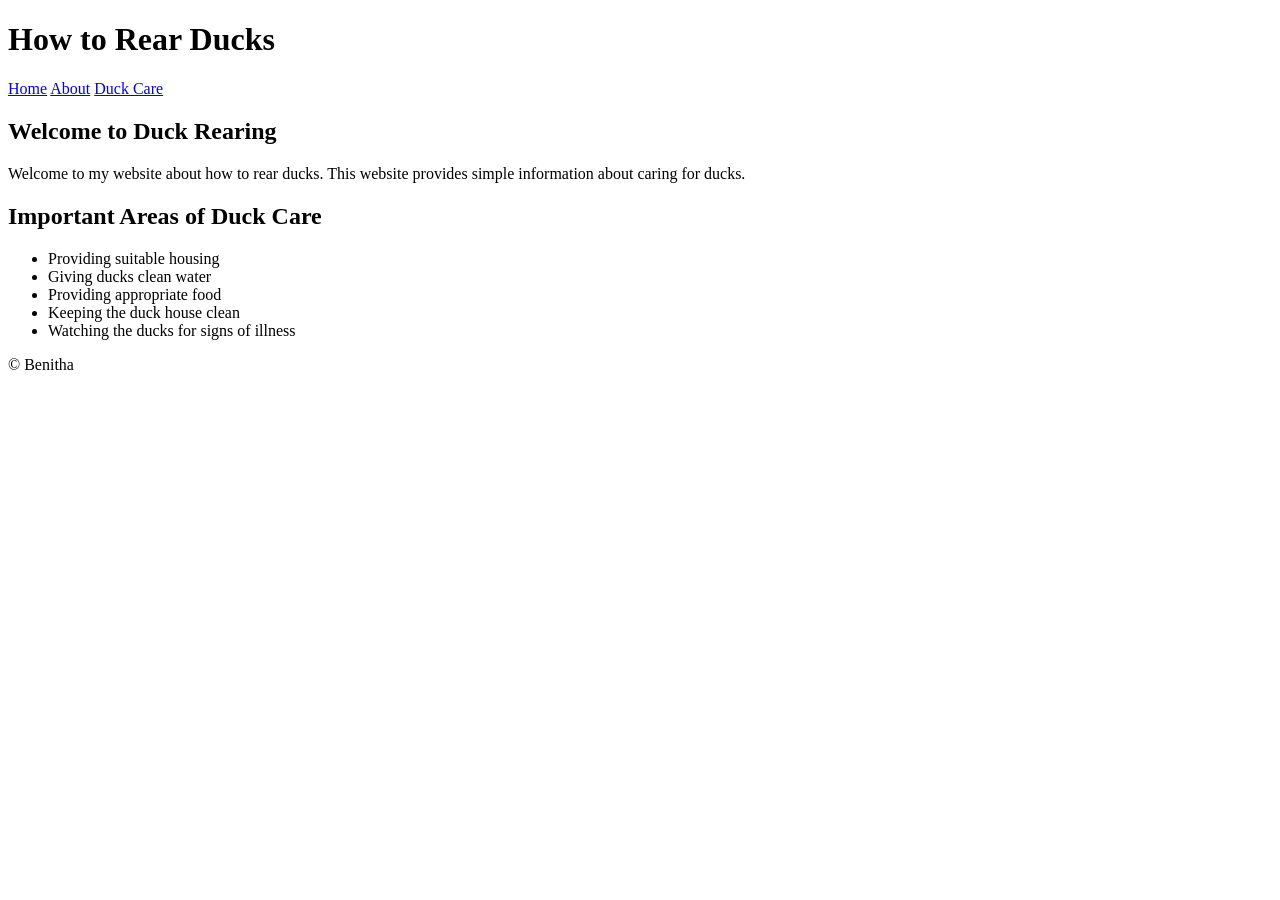
==== index.html @ 66cbb6ca "Add files via upload" ====
<!DOCTYPE html>
<html lang="en">
<head>
    <meta charset="utf-8">
    <meta name="viewport" content="width=device-width, initial-scale=1">
    <title>How to Rear Ducks</title>
    <link rel="stylesheet" href="assets/style.css">
</head>

<body>

<header>
    <h1>How to Rear Ducks</h1>

    <nav>
        <a href="index.html">Home</a>
        <a href="profile.html">About</a>
        <a href="notes.html">Duck Care</a>
    </nav>
</header>

<main>
    <h2>Welcome to Duck Rearing</h2>

    <p>
        Welcome to my website about how to rear ducks.
        This website provides simple information about caring for ducks.
    </p>

    <h2>Important Areas of Duck Care</h2>

    <ul>
        <li>Providing suitable housing</li>
        <li>Giving ducks clean water</li>
        <li>Providing appropriate food</li>
        <li>Keeping the duck house clean</li>
        <li>Watching the ducks for signs of illness</li>
    </ul>
</main>

<footer>
    © <span id="year"></span> Benitha
</footer>

<script src="assets/app.js"></script>

</body>
</html>
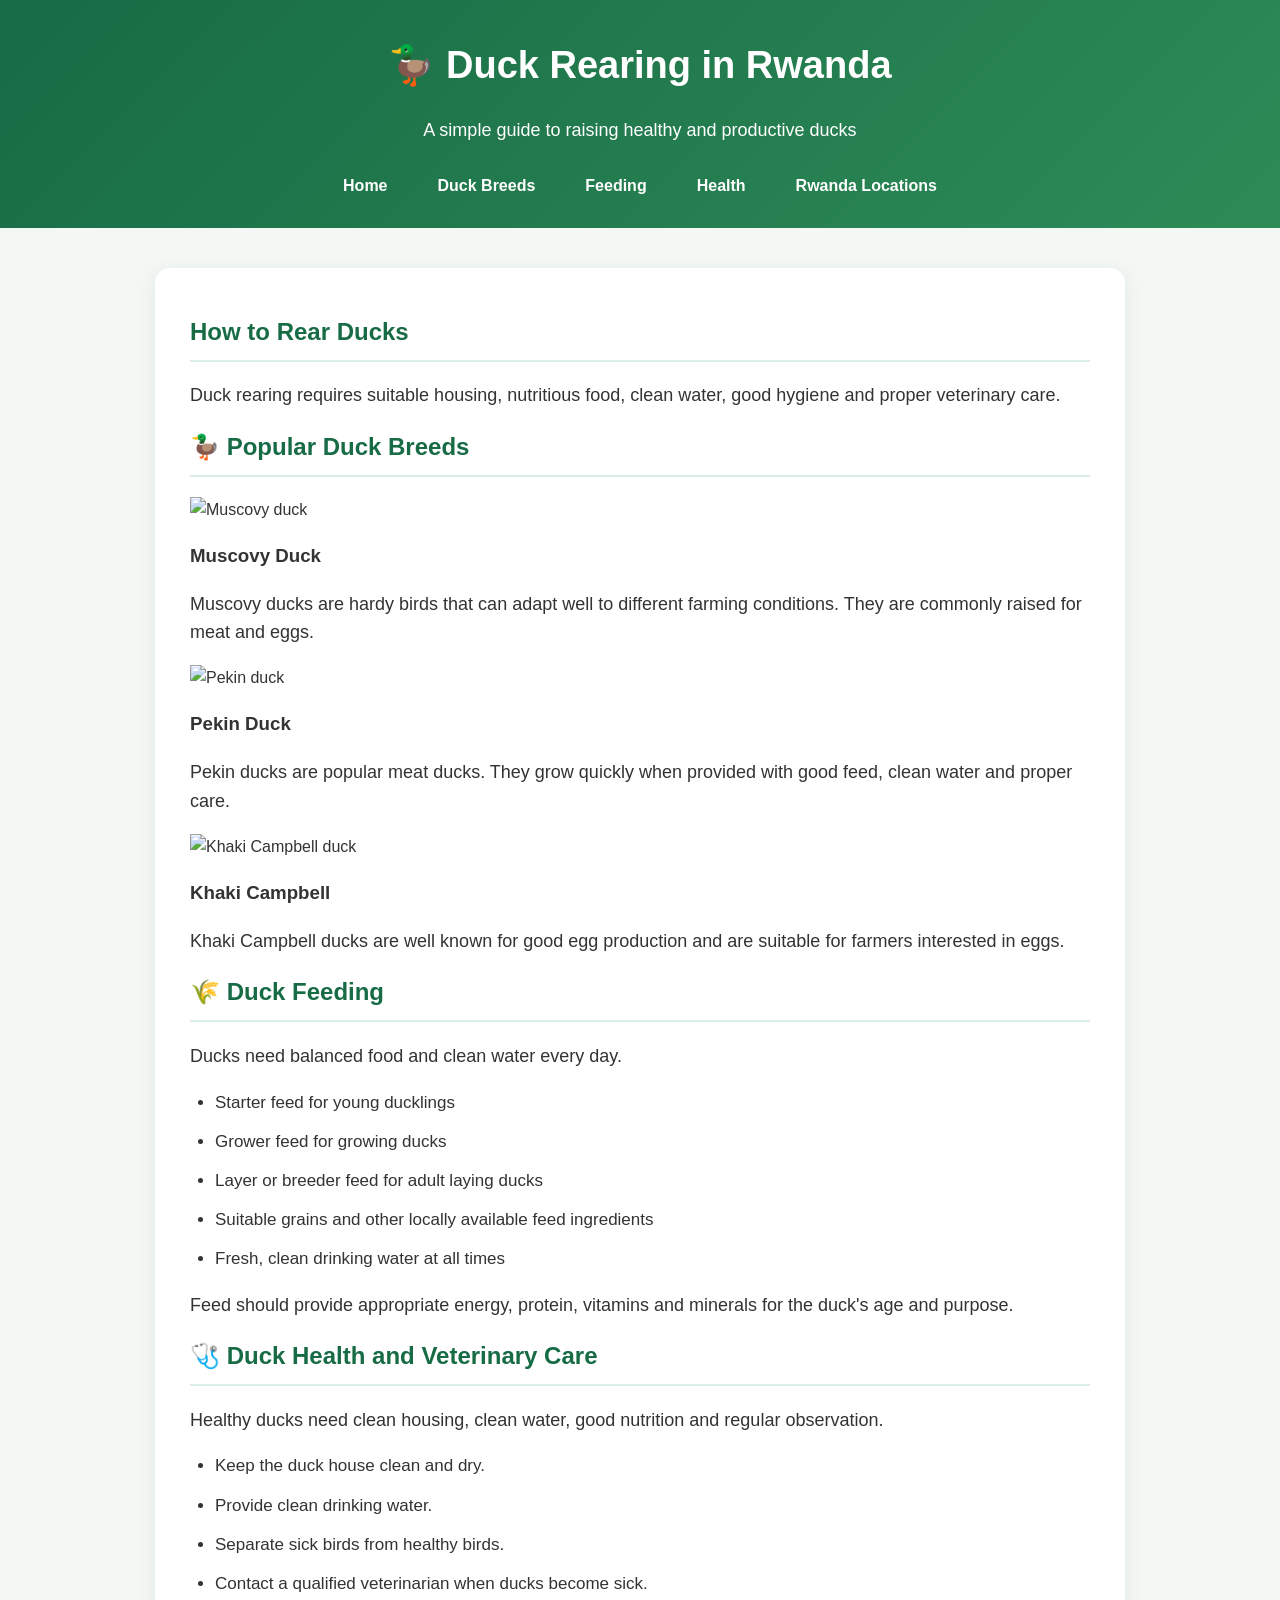
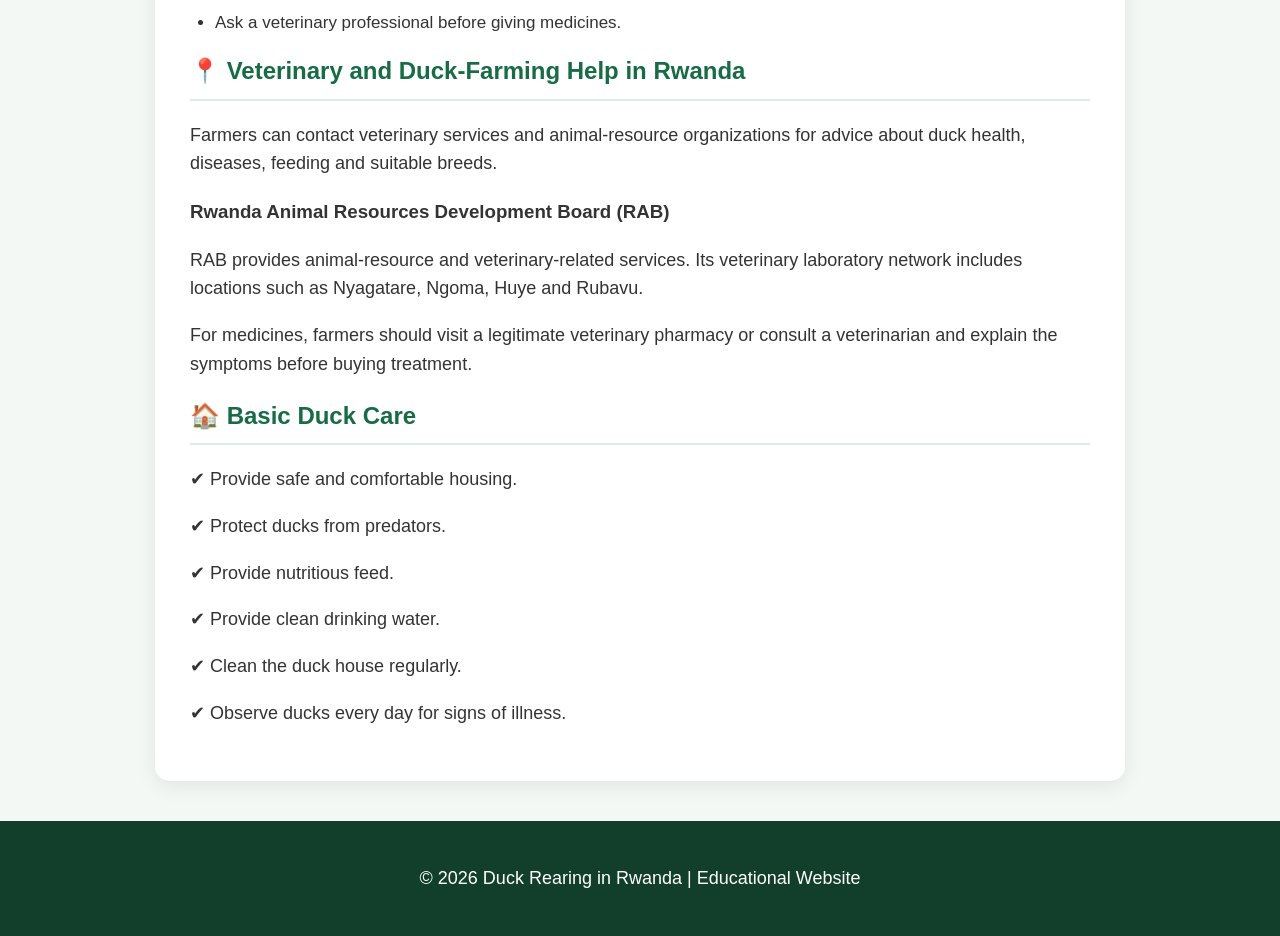
==== commit d41c9b31: "Update index.html" ====
--- a/index.html
+++ b/index.html
@@ -1,48 +1,136 @@
 <!DOCTYPE html>
-<html lang="en">
-<head>
-    <meta charset="utf-8">
-    <meta name="viewport" content="width=device-width, initial-scale=1">
-    <title>How to Rear Ducks</title>
-    <link rel="stylesheet" href="assets/style.css">
-</head>
+
+<html lang="en"> <head> <meta charset="UTF-8"> <meta name="viewport" content="width=device-width, initial-scale=1.0"> <title>Duck Rearing in Rwanda</title> <link rel="stylesheet" href="style.css"> </head>
 
 <body>
 
-<header>
-    <h1>How to Rear Ducks</h1>
+<header> <h1>🦆 Duck Rearing in Rwanda</h1> <p>A simple guide to raising healthy and productive ducks</p>
 
-    <nav>
-        <a href="index.html">Home</a>
-        <a href="profile.html">About</a>
-        <a href="notes.html">Duck Care</a>
-    </nav>
+<nav>
+    <a href="#home">Home</a>
+    <a href="#breeds">Duck Breeds</a>
+    <a href="#feeding">Feeding</a>
+    <a href="#health">Health</a>
+    <a href="#rwanda">Rwanda Locations</a>
+</nav>
+
 </header>
 
 <main>
-    <h2>Welcome to Duck Rearing</h2>
 
-    <p>
-        Welcome to my website about how to rear ducks.
-        This website provides simple information about caring for ducks.
-    </p>
+<section id="home" class="hero"> <h2>How to Rear Ducks</h2> <p> Duck rearing requires suitable housing, nutritious food, clean water, good hygiene and proper veterinary care. </p> </section>
 
-    <h2>Important Areas of Duck Care</h2>
+<section id="breeds"> <h2>🦆 Popular Duck Breeds</h2>
 
-    <ul>
-        <li>Providing suitable housing</li>
-        <li>Giving ducks clean water</li>
-        <li>Providing appropriate food</li>
-        <li>Keeping the duck house clean</li>
-        <li>Watching the ducks for signs of illness</li>
-    </ul>
+<div class="cards">
+
+    <article class="card">
+        <img src="images/muscovy.jpg" alt="Muscovy duck">
+        <h3>Muscovy Duck</h3>
+        <p>
+            Muscovy ducks are hardy birds that can adapt well to
+            different farming conditions. They are commonly raised
+            for meat and eggs.
+        </p>
+    </article>
+
+    <article class="card">
+        <img src="images/pekin.jpg" alt="Pekin duck">
+        <h3>Pekin Duck</h3>
+        <p>
+            Pekin ducks are popular meat ducks. They grow quickly
+            when provided with good feed, clean water and proper care.
+        </p>
+    </article>
+
+    <article class="card">
+        <img src="images/khaki-campbell.jpg" alt="Khaki Campbell duck">
+        <h3>Khaki Campbell</h3>
+        <p>
+            Khaki Campbell ducks are well known for good egg production
+            and are suitable for farmers interested in eggs.
+        </p>
+    </article>
+
+</div>
+
+</section>
+
+<section id="feeding" class="green-section"> <h2>🌾 Duck Feeding</h2>
+
+<p>Ducks need balanced food and clean water every day.</p>
+
+<ul>
+    <li>Starter feed for young ducklings</li>
+    <li>Grower feed for growing ducks</li>
+    <li>Layer or breeder feed for adult laying ducks</li>
+    <li>Suitable grains and other locally available feed ingredients</li>
+    <li>Fresh, clean drinking water at all times</li>
+</ul>
+
+<p>
+    Feed should provide appropriate energy, protein, vitamins and
+    minerals for the duck's age and purpose.
+</p>
+
+</section>
+
+<section id="health"> <h2>🩺 Duck Health and Veterinary Care</h2>
+
+<p>
+    Healthy ducks need clean housing, clean water, good nutrition
+    and regular observation.
+</p>
+
+<ul>
+    <li>Keep the duck house clean and dry.</li>
+    <li>Provide clean drinking water.</li>
+    <li>Separate sick birds from healthy birds.</li>
+    <li>Contact a qualified veterinarian when ducks become sick.</li>
+    <li>Ask a veterinary professional before giving medicines.</li>
+</ul>
+
+</section>
+
+<section id="rwanda" class="green-section"> <h2>📍 Veterinary and Duck-Farming Help in Rwanda</h2>
+
+<p>
+    Farmers can contact veterinary services and animal-resource
+    organizations for advice about duck health, diseases, feeding
+    and suitable breeds.
+</p>
+
+<h3>Rwanda Animal Resources Development Board (RAB)</h3>
+
+<p>
+    RAB provides animal-resource and veterinary-related services.
+    Its veterinary laboratory network includes locations such as
+    Nyagatare, Ngoma, Huye and Rubavu.
+</p>
+
+<p>
+    For medicines, farmers should visit a legitimate veterinary
+    pharmacy or consult a veterinarian and explain the symptoms
+    before buying treatment.
+</p>
+
+</section>
+
+<section> <h2>🏠 Basic Duck Care</h2>
+
+<div class="tips">
+    <p>✔ Provide safe and comfortable housing.</p>
+    <p>✔ Protect ducks from predators.</p>
+    <p>✔ Provide nutritious feed.</p>
+    <p>✔ Provide clean drinking water.</p>
+    <p>✔ Clean the duck house regularly.</p>
+    <p>✔ Observe ducks every day for signs of illness.</p>
+</div>
+
+</section>
+
 </main>
 
-<footer>
-    © <span id="year"></span> Benitha
-</footer>
+<footer> <p>© 2026 Duck Rearing in Rwanda | Educational Website</p> </footer>
 
-<script src="assets/app.js"></script>
-
-</body>
-</html>
+</body> </html>
--- a/style.css
+++ b/style.css
@@ -0,0 +1,117 @@
+/* ===== GENERAL PAGE ===== */
+
+body {
+    margin: 0;
+    font-family: Arial, Helvetica, sans-serif;
+    background-color: #f4f8f5;
+    color: #333;
+    line-height: 1.6;
+}
+
+
+/* ===== HEADER ===== */
+
+header {
+    background: linear-gradient(135deg, #176b45, #2e8b57);
+    color: white;
+    padding: 35px 20px 20px;
+    text-align: center;
+}
+
+header h1 {
+    margin: 0 0 20px;
+    font-size: 38px;
+}
+
+
+/* ===== NAVIGATION ===== */
+
+nav {
+    display: flex;
+    justify-content: center;
+    gap: 10px;
+    flex-wrap: wrap;
+}
+
+nav a {
+    color: white;
+    text-decoration: none;
+    padding: 10px 20px;
+    border-radius: 25px;
+    font-weight: bold;
+    transition: 0.3s;
+}
+
+nav a:hover {
+    background-color: white;
+    color: #176b45;
+}
+
+
+/* ===== MAIN CONTENT ===== */
+
+main {
+    max-width: 900px;
+    margin: 40px auto;
+    padding: 35px;
+    background-color: white;
+    border-radius: 15px;
+    box-shadow: 0 5px 20px rgba(0, 0, 0, 0.08);
+}
+
+h2 {
+    color: #176b45;
+    margin-top: 10px;
+    border-bottom: 2px solid #dcefe4;
+    padding-bottom: 8px;
+}
+
+p {
+    font-size: 18px;
+}
+
+
+/* ===== LIST ===== */
+
+ul {
+    padding-left: 25px;
+}
+
+li {
+    margin: 12px 0;
+    font-size: 17px;
+}
+
+
+/* ===== FOOTER ===== */
+
+footer {
+    background-color: #123f2b;
+    color: white;
+    text-align: center;
+    padding: 25px;
+    margin-top: 40px;
+}
+
+
+/* ===== MOBILE PHONES ===== */
+
+@media (max-width: 600px) {
+
+    header h1 {
+        font-size: 28px;
+    }
+
+    main {
+        margin: 20px;
+        padding: 25px;
+    }
+
+    nav a {
+        padding: 8px 14px;
+    }
+
+    p {
+        font-size: 16px;
+    }
+}
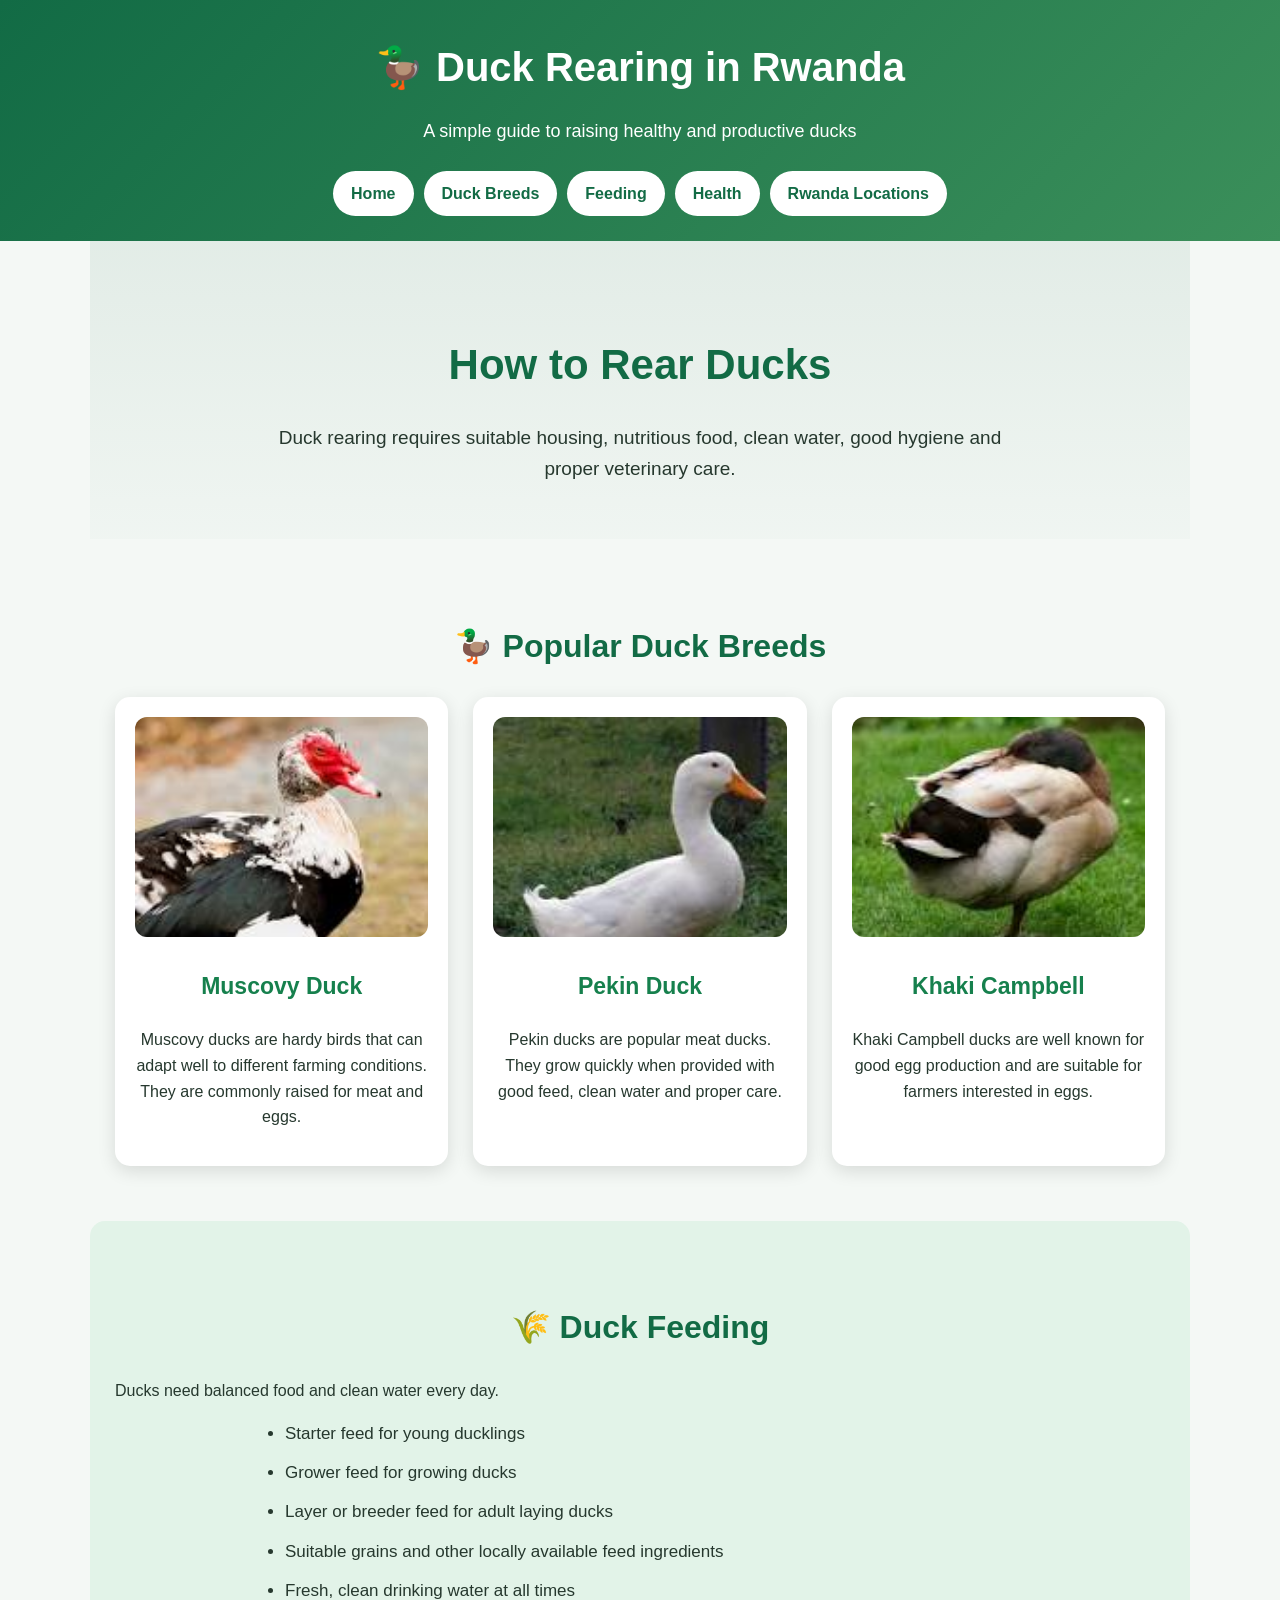
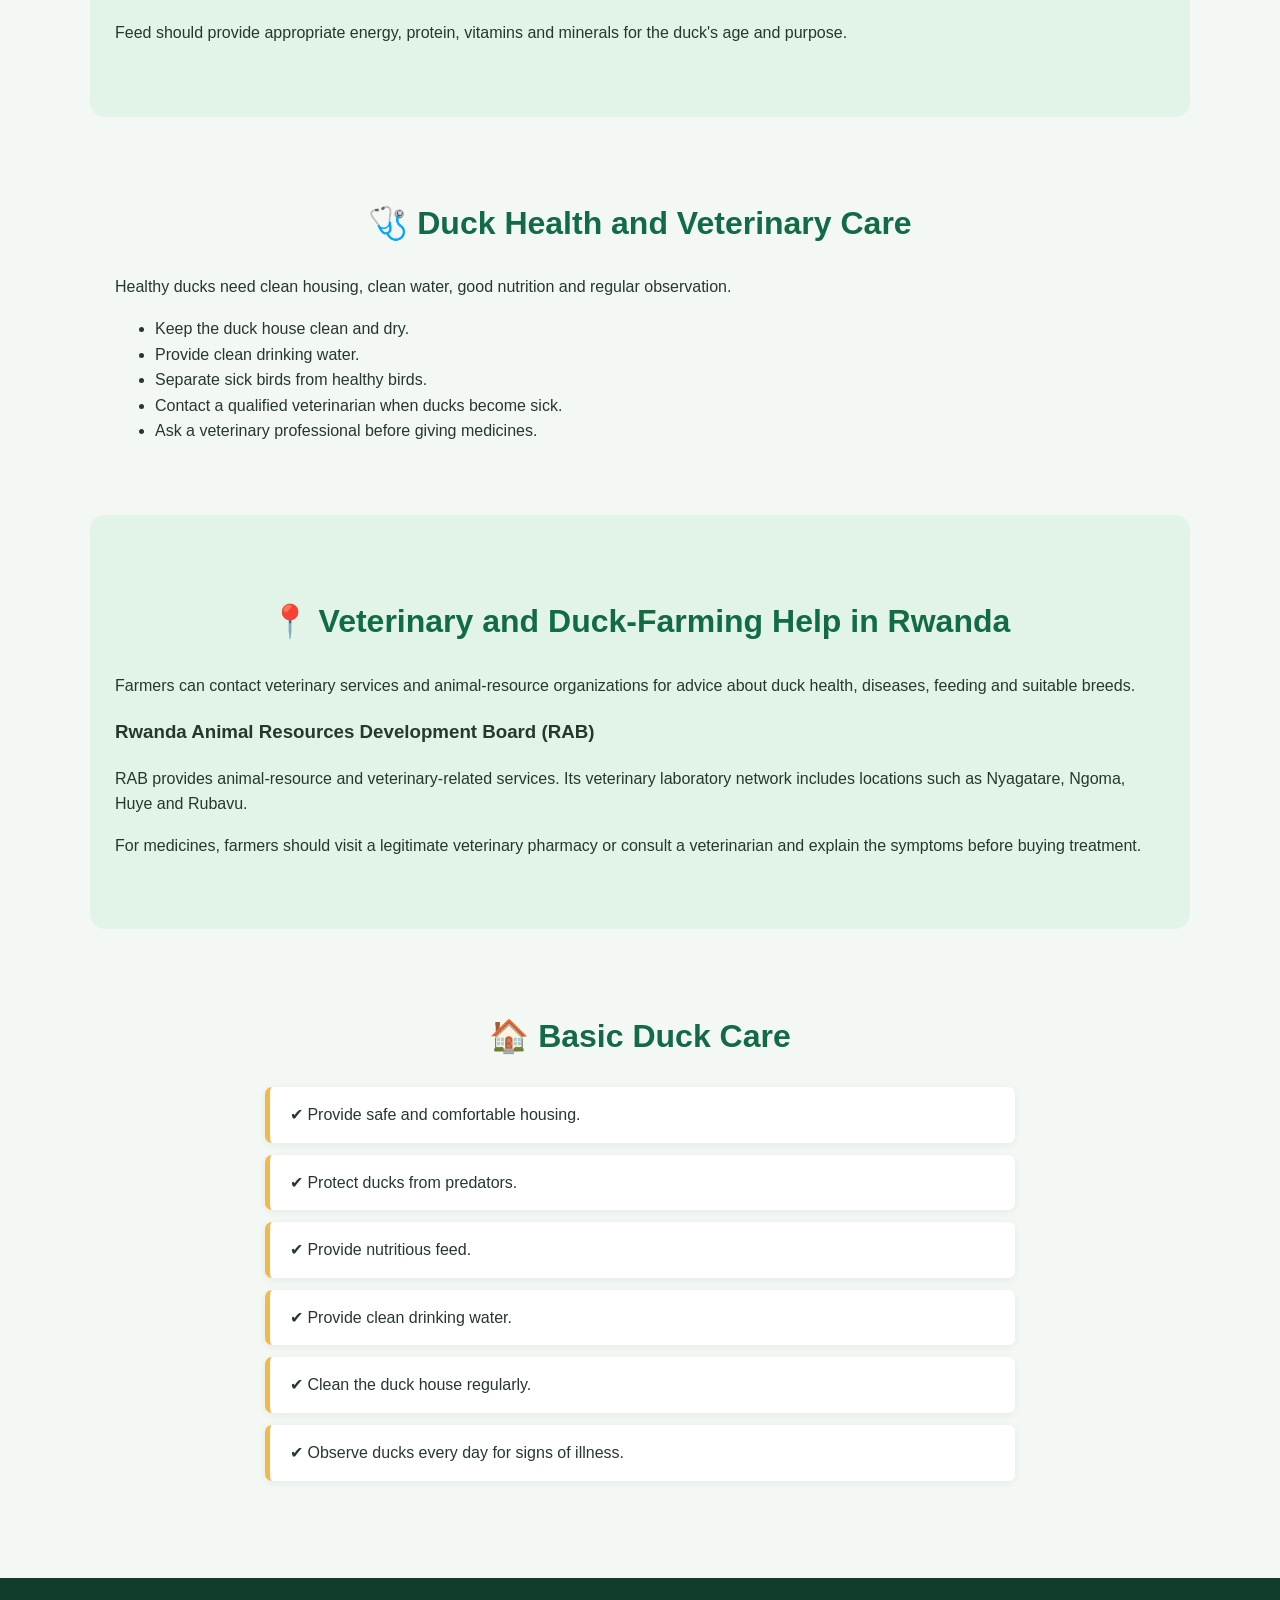
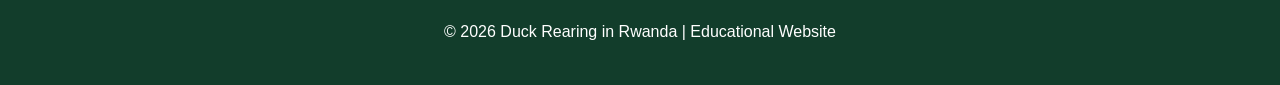
==== commit 2939a10d: "Update index.html" ====
--- a/index.html
+++ b/index.html
@@ -25,7 +25,7 @@
 <div class="cards">
 
     <article class="card">
-        <img src="images/muscovy.jpg" alt="Muscovy duck">
+        <img src="muscovy.jpg" alt="Muscovy Duck">
         <h3>Muscovy Duck</h3>
         <p>
             Muscovy ducks are hardy birds that can adapt well to
@@ -35,7 +35,7 @@
     </article>
 
     <article class="card">
-        <img src="images/pekin.jpg" alt="Pekin duck">
+        <img src="pekin.jgp.jpg" alt="Pekin Duck">
         <h3>Pekin Duck</h3>
         <p>
             Pekin ducks are popular meat ducks. They grow quickly
@@ -44,7 +44,7 @@
     </article>
 
     <article class="card">
-        <img src="images/khaki-campbell.jpg" alt="Khaki Campbell duck">
+        <img src="khaki%20campbell.jpg" alt="Khaki Campbell Duck">
         <h3>Khaki Campbell</h3>
         <p>
             Khaki Campbell ducks are well known for good egg production
--- a/style.css
+++ b/style.css
@@ -1,117 +1,190 @@
-/* ===== GENERAL PAGE ===== */
+{
+box-sizing: border-box;
+}
+
+html {
+scroll-behavior: smooth;
+}
 
 body {
-    margin: 0;
-    font-family: Arial, Helvetica, sans-serif;
-    background-color: #f4f8f5;
-    color: #333;
-    line-height: 1.6;
+margin: 0;
+font-family: Arial, Helvetica, sans-serif;
+background: #f4f8f5;
+color: #26382e;
+line-height: 1.6;
 }
 
-
-/* ===== HEADER ===== */
+/* HEADER */
 
 header {
-    background: linear-gradient(135deg, #176b45, #2e8b57);
-    color: white;
-    padding: 35px 20px 20px;
-    text-align: center;
+background: linear-gradient(135deg, #126b45, #3b8f5a);
+color: white;
+text-align: center;
+padding: 35px 20px 25px;
 }
 
 header h1 {
-    margin: 0 0 20px;
-    font-size: 38px;
+margin: 0 0 10px;
+font-size: 40px;
 }
 
+header p {
+font-size: 18px;
+}
 
-/* ===== NAVIGATION ===== */
+/* NAVIGATION */
 
 nav {
-    display: flex;
-    justify-content: center;
-    gap: 10px;
-    flex-wrap: wrap;
+display: flex;
+justify-content: center;
+flex-wrap: wrap;
+gap: 10px;
+margin-top: 25px;
 }
 
 nav a {
-    color: white;
-    text-decoration: none;
-    padding: 10px 20px;
-    border-radius: 25px;
-    font-weight: bold;
-    transition: 0.3s;
+color: white;
+text-decoration: none;
+padding: 10px 18px;
+border-radius: 25px;
+background: rgba(255, 255, 255, 0.15);
+font-weight: bold;
 }
 
-nav a:hover {
-    background-color: white;
-    color: #176b45;
+nav a {
+background: white;
+color: #126b45;
 }
 
-
-/* ===== MAIN CONTENT ===== */
+/* MAIN */
 
 main {
-    max-width: 900px;
-    margin: 40px auto;
-    padding: 35px;
-    background-color: white;
-    border-radius: 15px;
-    box-shadow: 0 5px 20px rgba(0, 0, 0, 0.08);
+max-width: 1100px;
+margin: auto;
 }
 
-h2 {
-    color: #176b45;
-    margin-top: 10px;
-    border-bottom: 2px solid #dcefe4;
-    padding-bottom: 8px;
+section {
+padding: 55px 25px;
 }
 
-p {
-    font-size: 18px;
+section h2 {
+color: #126b45;
+text-align: center;
+font-size: 32px;
+margin-bottom: 25px;
 }
 
-
-/* ===== LIST ===== */
-
-ul {
-    padding-left: 25px;
+.hero {
+text-align: center;
+background: linear-gradient(
+rgba(20, 100, 65, 0.08),
+rgba(20, 100, 65, 0.02)
+);
 }
 
-li {
-    margin: 12px 0;
-    font-size: 17px;
+.hero h2 {
+font-size: 42px;
 }
 
+.hero p {
+max-width: 750px;
+margin: auto;
+font-size: 19px;
+}
 
-/* ===== FOOTER ===== */
+/* BREED CARDS */
+
+.cards {
+display: grid;
+grid-template-columns: repeat(3, 1fr);
+gap: 25px;
+}
+
+.card {
+background: white;
+border-radius: 15px;
+padding: 20px;
+box-shadow: 0 5px 18px rgba(0, 0, 0, 0.12);
+text-align: center;
+}
+
+.card img {
+width: 100%;
+height: 220px;
+object-fit: cover;
+border-radius: 12px;
+}
+
+.card h3 {
+color: #16804d;
+font-size: 23px;
+}
+
+/* GREEN SECTIONS */
+
+.green-section {
+background: #e2f3e8;
+border-radius: 15px;
+}
+
+.green-section h2 {
+color: #126b45;
+}
+
+.green-section ul {
+max-width: 750px;
+margin: auto;
+}
+
+.green-section li {
+margin: 12px 0;
+font-size: 17px;
+}
+
+/* TIPS */
+
+.tips {
+max-width: 750px;
+margin: auto;
+}
+
+.tips p {
+background: white;
+padding: 15px 20px;
+margin: 12px 0;
+border-left: 5px solid #f2b84b;
+border-radius: 7px;
+box-shadow: 0 2px 8px rgba(0, 0, 0, 0.06);
+}
+
+/* FOOTER */
 
 footer {
-    background-color: #123f2b;
-    color: white;
-    text-align: center;
-    padding: 25px;
-    margin-top: 40px;
+background: #123d2b;
+color: white;
+text-align: center;
+padding: 25px;
+margin-top: 30px;
 }
 
+/* MOBILE */
 
-/* ===== MOBILE PHONES ===== */
+@media (max-width: 800px) {
 
-@media (max-width: 600px) {
+header h1 {
+    font-size: 30px;
+}
 
-    header h1 {
-        font-size: 28px;
-    }
+.cards {
+    grid-template-columns: 1fr;
+}
 
-    main {
-        margin: 20px;
-        padding: 25px;
-    }
+.hero h2 {
+    font-size: 32px;
+}
 
-    nav a {
-        padding: 8px 14px;
-    }
+section {
+    padding: 40px 20px;
+}
 
-    p {
-        font-size: 16px;
-    }
 }
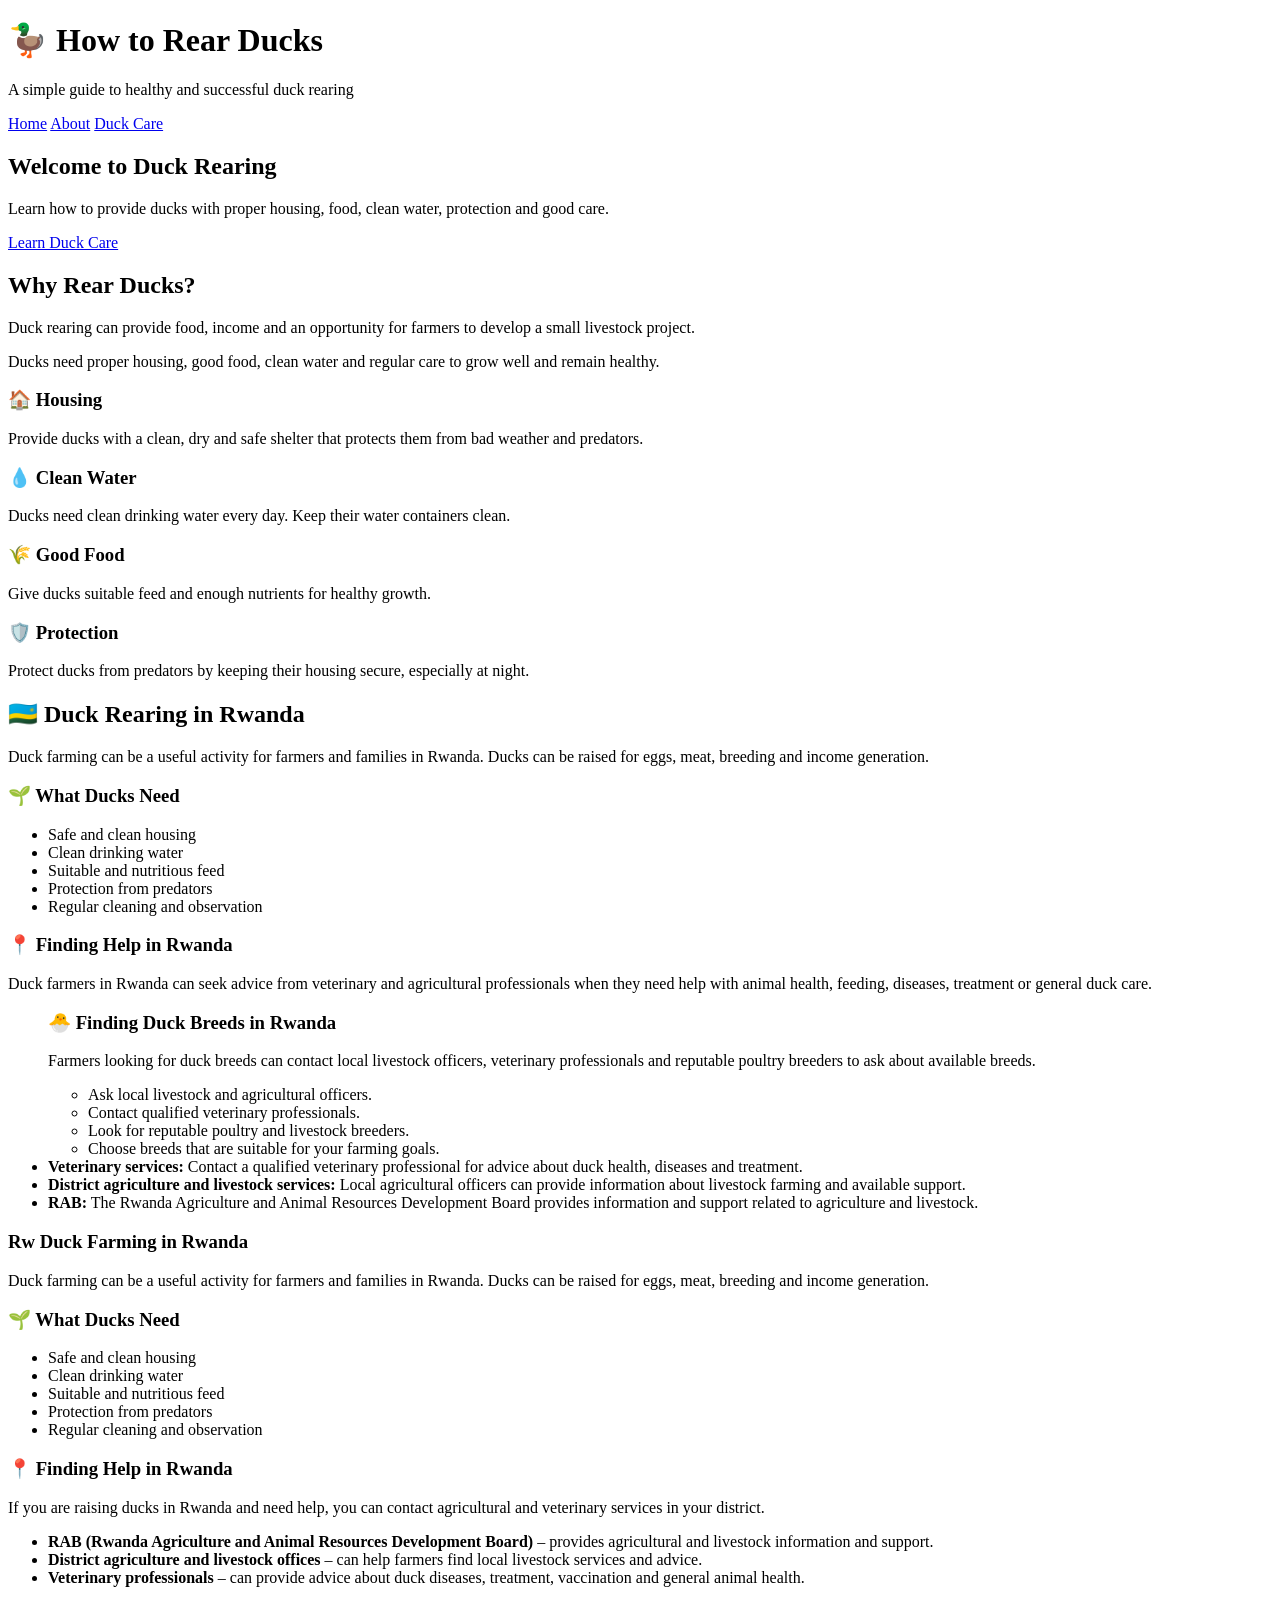
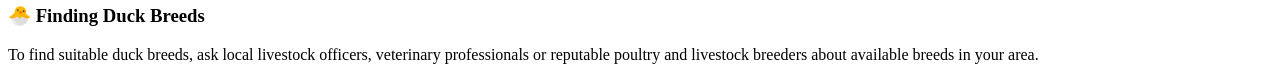
==== commit 061eedf7: "Add files via upload" ====
--- a/index.html
+++ b/index.html
@@ -1,136 +1,193 @@
 <!DOCTYPE html>
-
-<html lang="en"> <head> <meta charset="UTF-8"> <meta name="viewport" content="width=device-width, initial-scale=1.0"> <title>Duck Rearing in Rwanda</title> <link rel="stylesheet" href="style.css"> </head>
+<html lang="en">
+<head>
+    <meta charset="UTF-8">
+    <meta name="viewport" content="width=device-width, initial-scale=1.0">
+    <title>How to Rear Ducks | Benitha's Website</title>
+    <link rel="stylesheet" href="assets/style.css">
+</head>
 
 <body>
 
-<header> <h1>🦆 Duck Rearing in Rwanda</h1> <p>A simple guide to raising healthy and productive ducks</p>
+<header>
+    <h1>🦆 How to Rear Ducks</h1>
+    <p>A simple guide to healthy and successful duck rearing</p>
 
-<nav>
-    <a href="#home">Home</a>
-    <a href="#breeds">Duck Breeds</a>
-    <a href="#feeding">Feeding</a>
-    <a href="#health">Health</a>
-    <a href="#rwanda">Rwanda Locations</a>
-</nav>
-
+    <nav>
+        <a href="index.html">Home</a>
+        <a href="profile.html">About</a>
+        <a href="notes.html">Duck Care</a>
+    </nav>
 </header>
 
 <main>
 
-<section id="home" class="hero"> <h2>How to Rear Ducks</h2> <p> Duck rearing requires suitable housing, nutritious food, clean water, good hygiene and proper veterinary care. </p> </section>
+    <section class="hero">
+        <h2>Welcome to Duck Rearing</h2>
+        <p>
+            Learn how to provide ducks with proper housing,
+            food, clean water, protection and good care.
+        </p>
 
-<section id="breeds"> <h2>🦆 Popular Duck Breeds</h2>
+        <a class="button" href="notes.html">Learn Duck Care</a>
+    </section>
 
-<div class="cards">
+    <section>
+        <h2>Why Rear Ducks?</h2>
 
-    <article class="card">
-        <img src="muscovy.jpg" alt="Muscovy Duck">
-        <h3>Muscovy Duck</h3>
         <p>
-            Muscovy ducks are hardy birds that can adapt well to
-            different farming conditions. They are commonly raised
-            for meat and eggs.
+            Duck rearing can provide food, income and an opportunity
+            for farmers to develop a small livestock project.
         </p>
-    </article>
 
-    <article class="card">
-        <img src="pekin.jgp.jpg" alt="Pekin Duck">
-        <h3>Pekin Duck</h3>
         <p>
-            Pekin ducks are popular meat ducks. They grow quickly
-            when provided with good feed, clean water and proper care.
+            Ducks need proper housing, good food, clean water
+            and regular care to grow well and remain healthy.
         </p>
-    </article>
+    </section>
 
-    <article class="card">
-        <img src="khaki%20campbell.jpg" alt="Khaki Campbell Duck">
-        <h3>Khaki Campbell</h3>
+    <section class="cards">
+
+        <article>
+            <h3>🏠 Housing</h3>
+            <p>
+                Provide ducks with a clean, dry and safe shelter
+                that protects them from bad weather and predators.
+            </p>
+        </article>
+
+        <article>
+            <h3>💧 Clean Water</h3>
+            <p>
+                Ducks need clean drinking water every day.
+                Keep their water containers clean.
+            </p>
+        </article>
+
+        <article>
+            <h3>🌾 Good Food</h3>
+            <p>
+                Give ducks suitable feed and enough nutrients
+                for healthy growth.
+            </p>
+        </article>
+
+        <article>
+            <h3>🛡️ Protection</h3>
+            <p>
+                Protect ducks from predators by keeping their
+                housing secure, especially at night.
+            </p>
+        </article>
+
+    </section>
+
+    <section class="rwanda">
+        <h2>🇷🇼 Duck Rearing in Rwanda</h2>
+
         <p>
-            Khaki Campbell ducks are well known for good egg production
-            and are suitable for farmers interested in eggs.
+            Duck farming can be a useful activity for farmers
+            and families in Rwanda. Ducks can be raised for
+            eggs, meat, breeding and income generation.
         </p>
-    </article>
 
-</div>
+        <h3>🌱 What Ducks Need</h3>
 
-</section>
-
-<section id="feeding" class="green-section"> <h2>🌾 Duck Feeding</h2>
-
-<p>Ducks need balanced food and clean water every day.</p>
-
-<ul>
-    <li>Starter feed for young ducklings</li>
-    <li>Grower feed for growing ducks</li>
-    <li>Layer or breeder feed for adult laying ducks</li>
-    <li>Suitable grains and other locally available feed ingredients</li>
-    <li>Fresh, clean drinking water at all times</li>
-</ul>
+        <ul>
+            <li>Safe and clean housing</li>
+            <li>Clean drinking water</li>
+            <li>Suitable and nutritious feed</li>
+            <li>Protection from predators</li>
+            <li>Regular cleaning and observation</li>
+        </ul>
+<h3>📍 Finding Help in Rwanda</h3>
 
 <p>
-    Feed should provide appropriate energy, protein, vitamins and
-    minerals for the duck's age and purpose.
-</p>
-
-</section>
-
-<section id="health"> <h2>🩺 Duck Health and Veterinary Care</h2>
-
-<p>
-    Healthy ducks need clean housing, clean water, good nutrition
-    and regular observation.
+    Duck farmers in Rwanda can seek advice from veterinary and
+    agricultural professionals when they need help with animal
+    health, feeding, diseases, treatment or general duck care.
 </p>
 
 <ul>
-    <li>Keep the duck house clean and dry.</li>
-    <li>Provide clean drinking water.</li>
-    <li>Separate sick birds from healthy birds.</li>
-    <li>Contact a qualified veterinarian when ducks become sick.</li>
-    <li>Ask a veterinary professional before giving medicines.</li>
+<h3>🐣 Finding Duck Breeds in Rwanda</h3>
+
+<p>
+    Farmers looking for duck breeds can contact local livestock
+    officers, veterinary professionals and reputable poultry
+    breeders to ask about available breeds.
+</p>
+
+<ul>
+    <li>Ask local livestock and agricultural officers.</li>
+    <li>Contact qualified veterinary professionals.</li>
+    <li>Look for reputable poultry and livestock breeders.</li>
+    <li>Choose breeds that are suitable for your farming goals.</li>
+</ul>    <li>
+        <strong>Veterinary services:</strong>
+        Contact a qualified veterinary professional for advice
+        about duck health, diseases and treatment.
+    </li>
+
+    <li>
+        <strong>District agriculture and livestock services:</strong>
+        Local agricultural officers can provide information
+        about livestock farming and available support.
+    </li>
+
+    <li>
+        <strong>RAB:</strong>
+        The Rwanda Agriculture and Animal Resources Development
+        Board provides information and support related to
+        agriculture and livestock.
+    </li>
+</ul>
+        <h3>Rw Duck Farming in Rwanda</h3>
+
+        <p>        Duck farming can be a useful activity for farmers
+            and families in Rwanda. Ducks can be raised for
+            eggs, meat, breeding and income generation.
+        </p>
+
+        <h3>🌱 What Ducks Need</h3>
+
+        <ul>
+            <li>Safe and clean housing</li>
+            <li>Clean drinking water</li>
+            <li>Suitable and nutritious feed</li>
+            <li>Protection from predators</li>
+            <li>Regular cleaning and observation</li>
+
 </ul>
 
-</section>
-
-<section id="rwanda" class="green-section"> <h2>📍 Veterinary and Duck-Farming Help in Rwanda</h2>
+<h3>📍 Finding Help in Rwanda</h3>
 
 <p>
-    Farmers can contact veterinary services and animal-resource
-    organizations for advice about duck health, diseases, feeding
-    and suitable breeds.
+    If you are raising ducks in Rwanda and need help, you can
+    contact agricultural and veterinary services in your district.
 </p>
 
-<h3>Rwanda Animal Resources Development Board (RAB)</h3>
+<ul>
+    <li>
+        <strong>RAB (Rwanda Agriculture and Animal Resources Development Board)</strong>
+        – provides agricultural and livestock information and support.
+    </li>
+
+    <li>
+        <strong>District agriculture and livestock offices</strong>
+        – can help farmers find local livestock services and advice.
+    </li>
+
+    <li>
+        <strong>Veterinary professionals</strong>
+        – can provide advice about duck diseases, treatment,
+        vaccination and general animal health.
+    </li>
+</ul>
+
+<h3>🐣 Finding Duck Breeds</h3>
 
 <p>
-    RAB provides animal-resource and veterinary-related services.
-    Its veterinary laboratory network includes locations such as
-    Nyagatare, Ngoma, Huye and Rubavu.
+    To find suitable duck breeds, ask local livestock officers,
+    veterinary professionals or reputable poultry and livestock
+    breeders about available breeds in your area.
 </p>
-
-<p>
-    For medicines, farmers should visit a legitimate veterinary
-    pharmacy or consult a veterinarian and explain the symptoms
-    before buying treatment.
-</p>
-
-</section>
-
-<section> <h2>🏠 Basic Duck Care</h2>
-
-<div class="tips">
-    <p>✔ Provide safe and comfortable housing.</p>
-    <p>✔ Protect ducks from predators.</p>
-    <p>✔ Provide nutritious feed.</p>
-    <p>✔ Provide clean drinking water.</p>
-    <p>✔ Clean the duck house regularly.</p>
-    <p>✔ Observe ducks every day for signs of illness.</p>
-</div>
-
-</section>
-
-</main>
-
-<footer> <p>© 2026 Duck Rearing in Rwanda | Educational Website</p> </footer>
-
-</body> </html>
